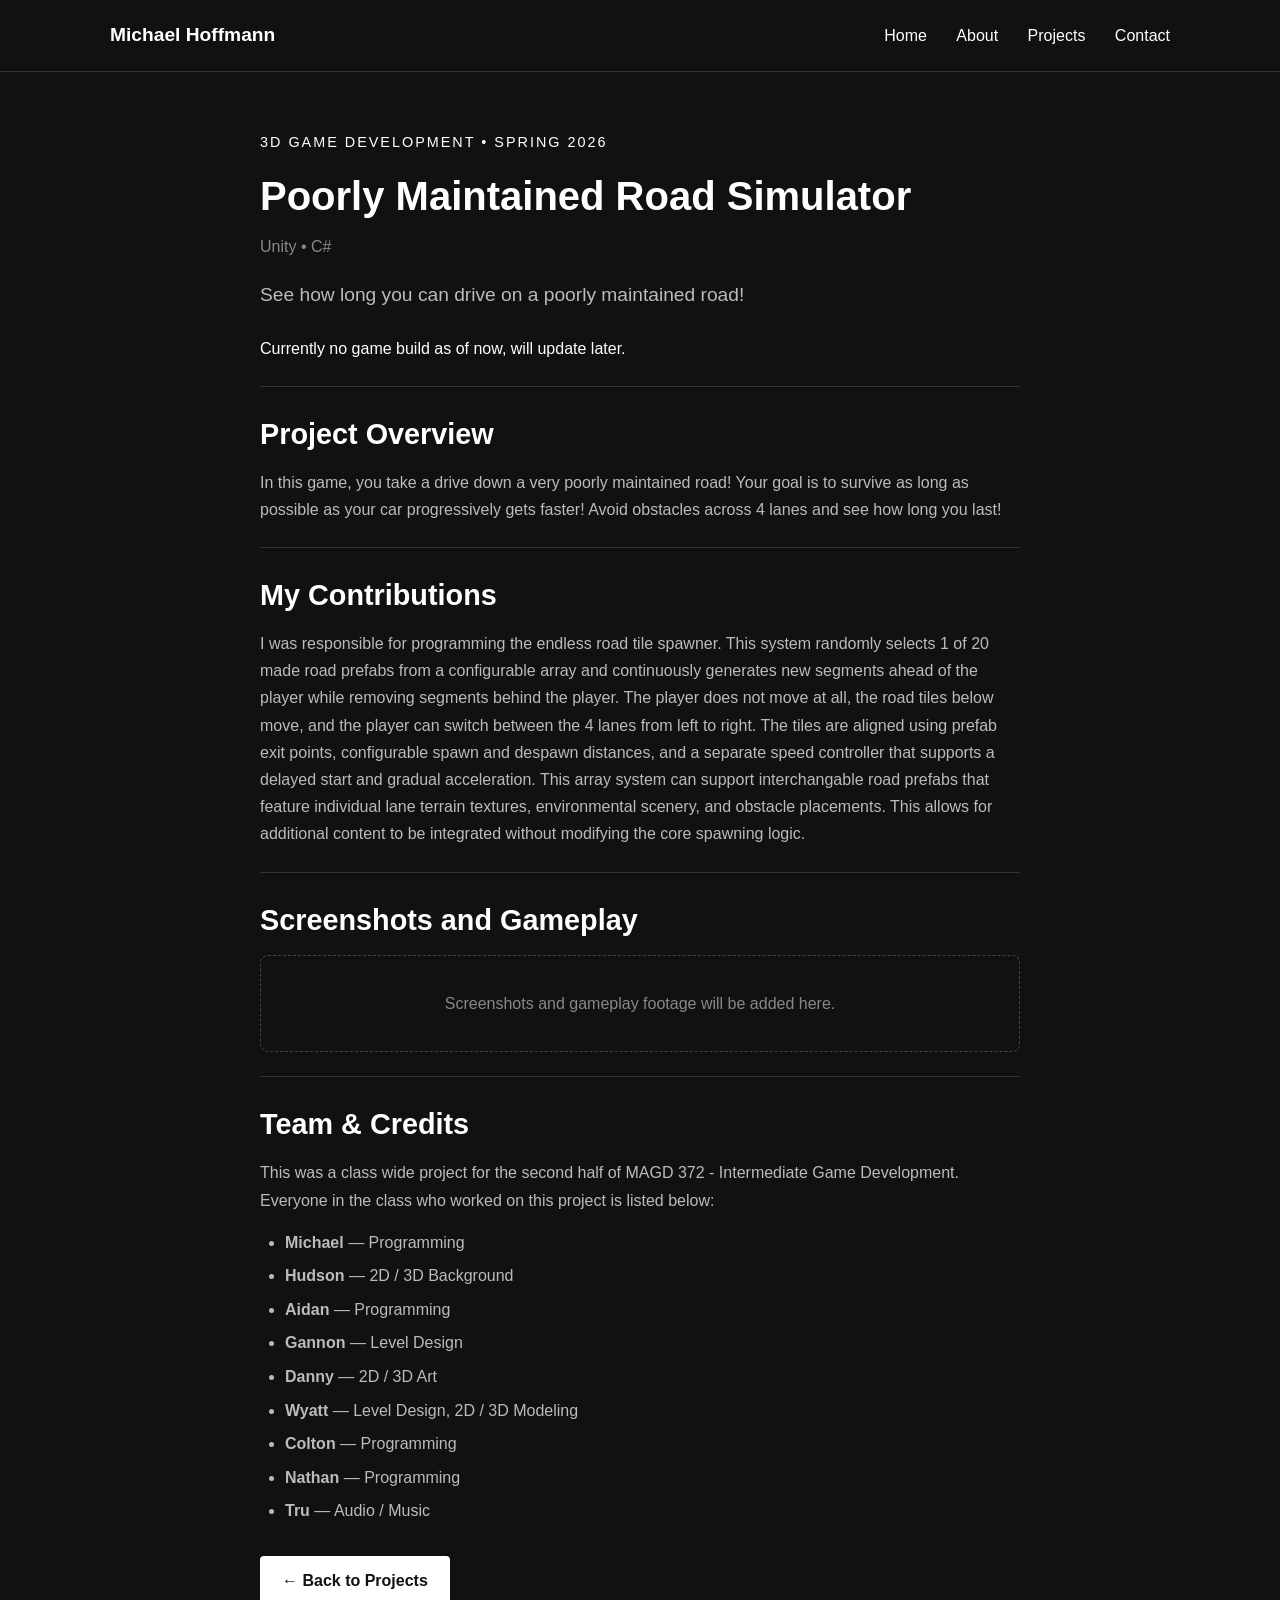
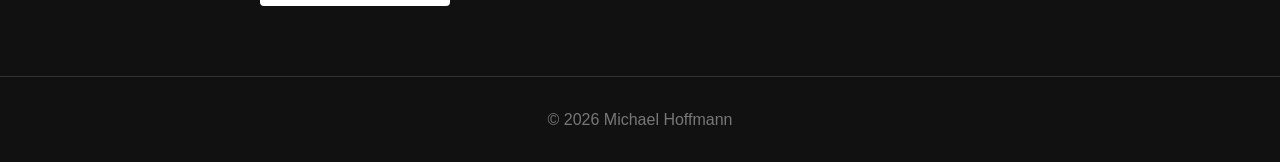
==== projects/3d-driving-game.html @ 1e650ce8 "All game pages now have most of their content" ====
<!DOCTYPE html>
<html lang="en">

<head>
    <meta charset="UTF-8">
    <meta name="viewport" content="width=device-width, initial-scale=1.0">
    <title>Poorly Maintained Road Simulator</title>
    <link rel="stylesheet" href="../CSS/style.css">
</head>

<body>
    <header>
        <nav>
            <h2>Michael Hoffmann</h2>
            <div>
                <a href="../index.html#home">Home</a>
                <a href="../index.html#about">About</a>
                <a href="../index.html#journey">Projects</a>
                <a href="../index.html#contact">Contact</a>
            </div>
        </nav>
    </header>

    <main class="project-page">

        <section class="project-detail-intro">
            <p class="subtitle">3D GAME DEVELOPMENT • SPRING 2026</p>
            <h1>Poorly Maintained Road Simulator</h1>
            <p class="project-meta">Unity • C#</p>
            <p class="project-lead">
                See how long you can drive on a poorly maintained road!
            </p>
            <p>
                Currently no game build as of now, will update later.
            </p>

            <!-- When ready, replace PASTE_GAME_URL_HERE and remove the comment
                 markers immediately surrounding the anchor below. -->
            <!--
            <a class="button"
               href="PASTE_GAME_URL_HERE"
               target="_blank"
               rel="noopener noreferrer">
                Play 3D Driving Game ↗
            </a>
            -->
        </section>

        <section class="project-detail-section">
            <h2>Project Overview</h2>
            <p>
                In this game, you take a drive down a very poorly maintained road! Your goal is to survive as long as possible
                as your car progressively gets faster! Avoid obstacles across 4 lanes and see how long you last!
            </p>
        </section>

        <section class="project-detail-section">
            <h2>My Contributions</h2>
            <p>
                I was responsible for programming the endless road tile spawner. 
                This system randomly selects 1 of 20 made road prefabs from a configurable array and continuously generates new segments ahead of the player while removing segments behind the player.
                The player does not move at all, the road tiles below move, and the player can switch between the 4 lanes from left to right.
                The tiles are aligned using prefab exit points, configurable spawn and despawn distances, and a separate speed controller that supports a delayed start and gradual acceleration.
                This array system can support interchangable road prefabs that feature individual lane terrain textures, environmental scenery, and obstacle placements. 
                This allows for additional content to be integrated without modifying the core spawning logic.
            </p>
        </section>

        <section class="project-detail-section">
            <h2>Screenshots and Gameplay</h2>
            <div class="project-media-placeholder">
                <p>Screenshots and gameplay footage will be added here.</p>
            </div>

            <!-- Later: put media in img/3d-driving-game/ at the site root.
                 Delete the placeholder div above, then remove the comment
                 markers surrounding the gallery below. Match the filenames
                 to your real files and update the descriptions and captions. -->
            <!--
            <div class="project-gallery">
                <figure>
                    <a href="../img/3d-driving-game/screenshot-01.png"
                       target="_blank" rel="noopener noreferrer">
                        <img src="../img/3d-driving-game/screenshot-01.png"
                             alt="Describe what this screenshot shows"
                             loading="lazy" decoding="async">
                    </a>
                    <figcaption>[Add a screenshot caption.]</figcaption>
                </figure>

                <figure>
                    <img src="../img/3d-driving-game/gameplay-01.gif"
                         alt="Describe the action in this gameplay clip"
                         loading="lazy">
                    <figcaption>[Add a gameplay caption.]</figcaption>
                </figure>
            </div>
            -->
        </section>

        <section class="project-detail-section">
            <h2>Team &amp; Credits</h2>
            <p>
                This was a class wide project for the second half of MAGD 372 - Intermediate Game Development. 
                Everyone in the class who worked on this project is listed below:
            </p>
            <ul class="project-credits">
                <li><strong>Michael</strong> — Programming</li>
                <li><strong>Hudson</strong> — 2D / 3D Background</li>
                <li><strong>Aidan</strong> — Programming</li>
                <li><strong>Gannon</strong> — Level Design</li>
                <li><strong>Danny</strong> — 2D / 3D Art</li>
                <li><strong>Wyatt</strong> — Level Design, 2D / 3D Modeling</li>
                <li><strong>Colton</strong> — Programming</li>
                <li><strong>Nathan</strong> — Programming</li>
                <li><strong>Tru</strong> — Audio / Music</li>

            </ul>
            <!-- Copy a list item for each additional teammate. For a solo
                 project, delete the teammate placeholder item. -->
        </section>

        <a class="button" href="../index.html#journey">
            ← Back to Projects
        </a>

    </main>

    <footer>
        <p>© 2026 Michael Hoffmann</p>
    </footer>
</body>
</html>
---- CSS/style.css ----
* {
    box-sizing: border-box;
    margin: 0;
    padding: 0;
}

html {
    scroll-behavior: smooth;
}

body {
    background-color: #111111;
    color: #ffffff;
    font-family: Arial, sans-serif;
    line-height: 1.6;
}


/* Navigation */

header {
    position: sticky;
    top: 0;
    z-index: 100;

    background-color: #111111;
    border-bottom: 1px solid #333333;
}

nav {
    max-width: 1100px;
    margin: auto;

    padding: 20px;

    display: flex;
    justify-content: space-between;
    align-items: center;
}

nav h2 {
    font-size: 1.2rem;
}

nav a {
    color: #ffffff;
    text-decoration: none;
    margin-left: 25px;
}

nav a:hover {
    text-decoration: underline;
}


/* General Sections */

section {
    max-width: 1100px;
    margin: auto;
    padding: 100px 20px;
}

section h2 {
    font-size: 2.2rem;
    margin-bottom: 20px;
}


/* Hero */

.hero {
    min-height: 80vh;

    display: flex;
    align-items: center;
}

.hero > div {
    max-width: 750px;
}

.subtitle {
    font-size: 0.9rem;
    letter-spacing: 2px;
    margin-bottom: 20px;
}

.hero h1 {
    font-size: 4rem;
    line-height: 1.1;
    margin-bottom: 25px;
}

.hero p {
    font-size: 1.2rem;
    color: #bbbbbb;
    margin-bottom: 30px;
}


/* Buttons */

.button {
    display: inline-block;

    background-color: #ffffff;
    color: #111111;

    padding: 12px 22px;

    text-decoration: none;
    font-weight: bold;

    border-radius: 4px;
}

.button:hover {
    opacity: 0.8;
}


/* Project Timeline */

.timeline {
    margin-top: 50px;
}

.timeline-semester {
    display: grid;
    grid-template-columns: 150px 1fr;

    gap: 40px;

    margin-bottom: 60px;
}

.timeline-date {
    text-align: right;

    padding-top: 10px;
}

.timeline-date span {
    display: block;

    font-size: 0.9rem;

    color: #888888;
}

.timeline-date strong {
    display: block;

    font-size: 1.5rem;
}

.timeline-content {
    position: relative;

    padding-left: 35px;
}

.timeline-content::before {
    content: "";

    position: absolute;

    left: 8px;
    top: 0;
    bottom: 0;

    width: 2px;

    background-color: #333333;
}

.timeline-project {
    position: relative;

    background-color: #1b1b1b;

    border: 1px solid #333333;
    border-radius: 8px;

    padding: 25px;

    margin-bottom: 20px;
}

.timeline-project::before {
    content: "";

    position: absolute;

    width: 12px;
    height: 12px;

    border-radius: 50%;

    background-color: #111111;

    border: 2px solid #ffffff;

    left: -35px;
    top: 30px;
}

.timeline-project h3 {
    margin-bottom: 8px;

    font-size: 1.3rem;
}

.timeline-project p {
    color: #bbbbbb;
}

.project-type {
    font-size: 0.85rem;

    text-transform: uppercase;

    letter-spacing: 1px;

    margin-bottom: 10px;
}

.project-link {
    display: inline-block;

    margin-top: 20px;

    color: #ffffff;
    text-decoration: none;
    font-weight: bold;
}

.project-link:hover {
    text-decoration: underline;
}

.future-project {
    border-style: dashed;
}

.future-project p {
    color: #888888;
}


/* Contact */

#contact {
    text-align: center;
}


/* Footer */

footer {
    border-top: 1px solid #333333;

    text-align: center;

    padding: 30px;

    color: #777777;
}


/* Mobile */

@media (max-width: 800px) {

    .timeline-semester {
        grid-template-columns: 1fr;

        gap: 15px;
    }

    .timeline-date {
        text-align: left;

        padding-left: 35px;
    }

    .timeline-content {
        padding-left: 35px;
    }

    nav {
        flex-direction: column;
        gap: 15px;
    }

    nav a {
        margin-left: 10px;
        margin-right: 10px;
    }

    .hero h1 {
        font-size: 3rem;
    }

    .project-grid {
        grid-template-columns: 1fr;
    }

        
    /* Individual Project Pages */

    .project-page {
        max-width: 1100px;
        margin: 0 auto;
        padding: 35px 20px 70px;
    }

    .project-page section {
        max-width: none;
        margin: 0;
        padding: 24px 0;
    }

    .project-detail-section {
        border-top: 1px solid #333333;
    }

    .project-detail-section h2 {
        font-size: 1.8rem;
        margin-bottom: 12px;
    }

    /* Back Link */

    .project-back-link {
        display: inline-block;
        color: #bbbbbb;
        text-decoration: none;
        margin-bottom: 24px;
    }

    .project-back-link:hover {
        color: #ffffff;
        text-decoration: underline;
    }

    /* Project Introduction */

    .project-detail-intro .subtitle {
        font-size: 0.9rem;
        letter-spacing: 2px;
        margin-bottom: 12px;
    }

    .project-detail-intro h1 {
        font-size: 3.5rem;
        line-height: 1.1;
        margin-bottom: 16px;
    }

    .project-meta {
        color: #888888;
        margin-bottom: 20px;
    }

    .project-lead {
        max-width: 800px;
        color: #bbbbbb;
        font-size: 1.2rem;
        line-height: 1.7;
        margin-bottom: 24px;
    }

    /* Project Categories */

    .project-detail-section {
        border-top: 1px solid #333333;
    }

    .project-detail-section h2 {
        font-size: 1.8rem;
        margin-bottom: 12px;
    }

    .project-detail-section > p {
        max-width: 800px;
        color: #bbbbbb;
        line-height: 1.7;
    }

    /* Technologies */

    .project-tags {
        display: flex;
        flex-wrap: wrap;
        gap: 10px;
    }

    .project-tags span {
        background-color: #1b1b1b;
        border: 1px solid #333333;
        border-radius: 4px;
        padding: 8px 14px;
        color: #bbbbbb;
    }

    /* Team Credits */

    .project-credits {
        max-width: 800px;
        padding-left: 25px;
        margin-top: 16px;
        color: #bbbbbb;
    }

    .project-credits li {
        margin-bottom: 8px;
    }

    .project-credits strong {
        color: #ffffff;
    }

    /* Media Placeholder */

    .project-media-placeholder {
        border: 1px dashed #444444;
        border-radius: 8px;
        padding: 35px 20px;
        text-align: center;
        color: #888888;
    }

    /* Screenshot and GIF Gallery */

    .project-gallery {
        display: grid;
        grid-template-columns: repeat(auto-fit, minmax(260px, 1fr));
        gap: 20px;
        margin-top: 20px;
    }

    .project-gallery figure {
        background-color: #1b1b1b;
        border: 1px solid #333333;
        border-radius: 8px;
        overflow: hidden;
    }

    .project-gallery img {
        display: block;
        width: 100%;
        height: auto;
    }

    .project-gallery figcaption {
        padding: 12px 15px;
        color: #bbbbbb;
        font-size: 0.95rem;
    }

    /* Mobile Layout */

    @media (max-width: 800px) {

        .timeline-semester {
            grid-template-columns: 1fr;
            gap: 15px;
        }

        .timeline-date {
            text-align: left;
            padding-left: 35px;
        }

        .timeline-content {
            padding-left: 35px;
        }

        nav {
            flex-direction: column;
            gap: 15px;
        }

        nav a {
            margin-left: 10px;
            margin-right: 10px;
        }

        .hero h1 {
            font-size: 3rem;
        }

        .project-detail-intro h1 {
            font-size: 2.5rem;
        }

        .project-page {
            padding-top: 25px;
        }

        .project-page > section {
            padding: 20px 0;
        }

        .project-gallery {
            grid-template-columns: 1fr;
        }
    }
}

@media (min-width: 801px) {
    .project-page {
        max-width: 800px;
        margin: 0 auto;
        padding: 35px 20px 70px;
    }

    .project-page > section {
        max-width: none;
        margin: 0;
        padding: 24px 0;
    }

    .project-page > .project-detail-section {
        border-top: 1px solid #333333;
    }

    .project-detail-intro h1 {
        font-size: 2.5rem;
        line-height: 1.1;
        margin-bottom: 16px;
    }

    .project-meta {
        color: #888888;
        margin-bottom: 20px;
    }

    .project-lead,
    .project-detail-section > p {
        color: #bbbbbb;
        line-height: 1.7;
    }

    .project-lead {
        font-size: 1.2rem;
        margin-bottom: 24px;
    }

    .project-detail-section h2 {
        font-size: 1.8rem;
        margin-bottom: 12px;
    }

    .project-credits {
        padding-left: 25px;
        margin-top: 16px;
        color: #bbbbbb;
    }

    .project-credits li {
        margin-bottom: 8px;
    }

    .project-media-placeholder {
        border: 1px dashed #444444;
        border-radius: 8px;
        padding: 35px 20px;
        text-align: center;
        color: #888888;
    }
}

/* Homepage spacing */
main:not(.project-page) > section {
    padding: 24px 20px;
}

main:not(.project-page) > .hero {
    min-height: 0;
    padding: 36px 20px;
}

main:not(.project-page) > .hero > div > p:last-child {
    margin-bottom: 0;
}

/* Dividers between homepage sections */
main:not(.project-page) > section + section {
    border-top: 1px solid #333333;
}

main > section[id] {
    scroll-margin-top: 90px;
}

@media (max-width: 800px) {
    main > section[id] {
        scroll-margin-top: 130px;
    }
}

.project-page .project-gallery {
    display: grid;
    grid-template-columns: repeat(auto-fit, minmax(min(100%, 320px), 1fr));
    gap: 20px;
    margin-top: 20px;
}

.project-page .project-gallery figure {
    overflow: hidden;
    background-color: #1b1b1b;
    border: 1px solid #333333;
    border-radius: 8px;
}

.project-page .project-gallery img {
    display: block;
    width: 100%;
    height: auto;
}

.project-page .project-gallery figcaption {
    padding: 12px 15px;
    color: #bbbbbb;
}

@media (max-width: 800px) {
    .project-page .project-gallery {
        grid-template-columns: 1fr;
    }
}
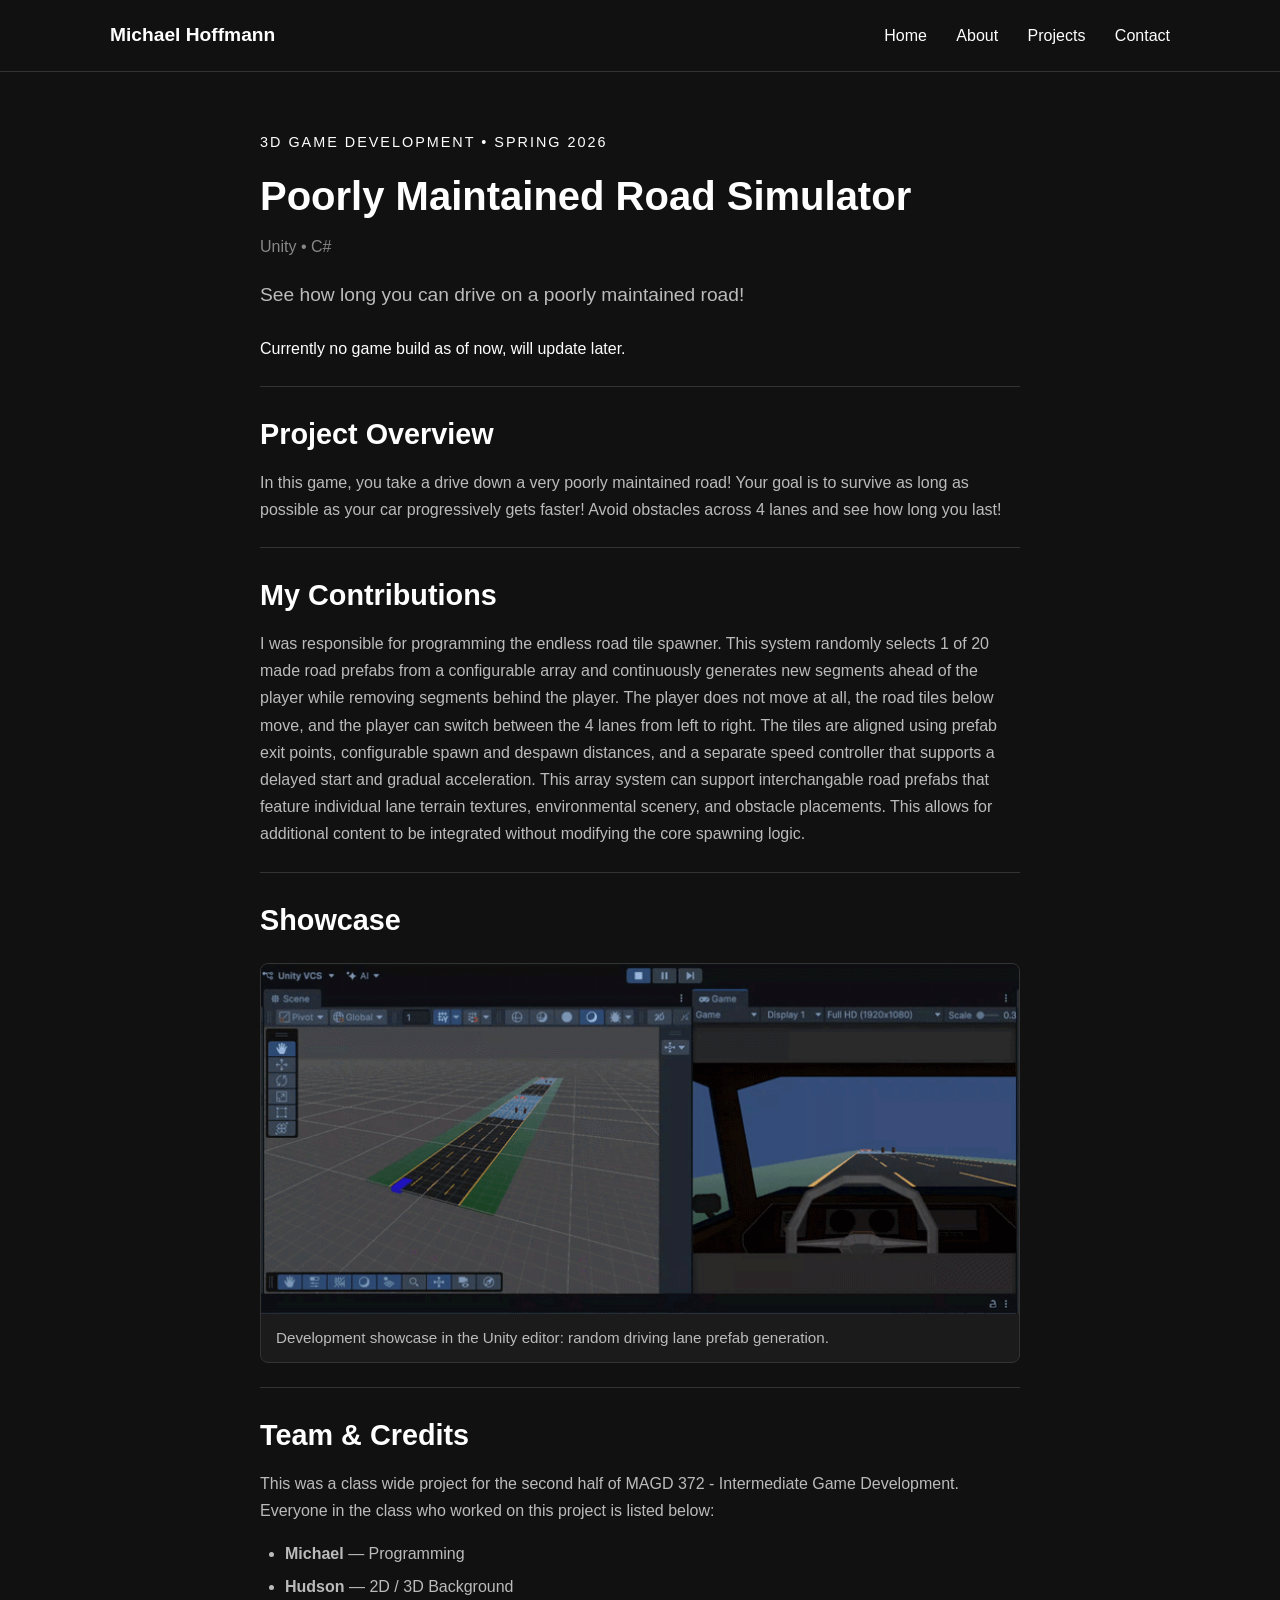
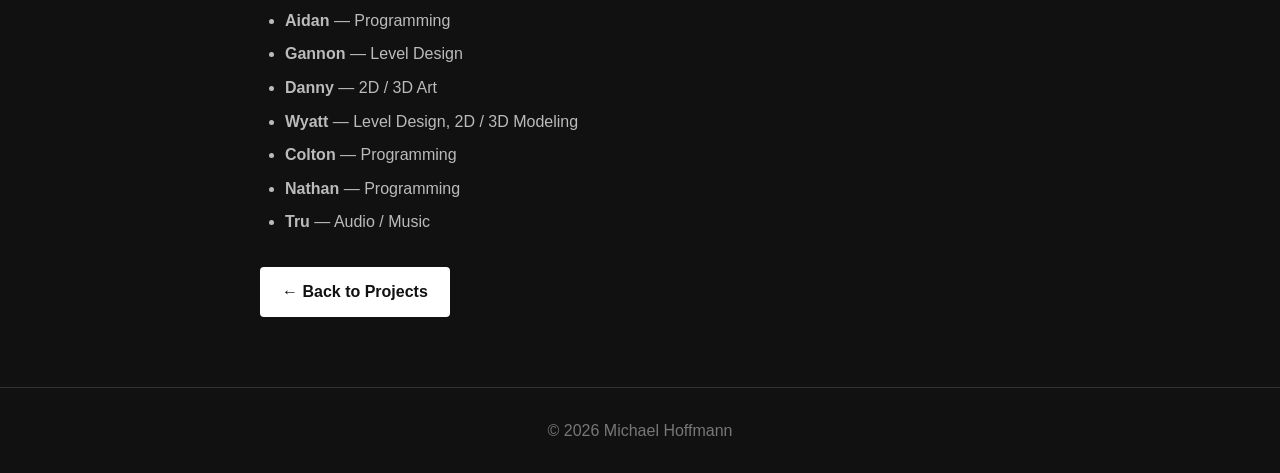
==== commit 4dd0b469: "Added Gameplay and Showcase GIFs" ====
--- a/projects/3d-driving-game.html
+++ b/projects/3d-driving-game.html
@@ -67,36 +67,24 @@
         </section>
 
         <section class="project-detail-section">
-            <h2>Screenshots and Gameplay</h2>
-            <div class="project-media-placeholder">
-                <p>Screenshots and gameplay footage will be added here.</p>
-            </div>
+            <h2>Showcase</h2>
 
-            <!-- Later: put media in img/3d-driving-game/ at the site root.
-                 Delete the placeholder div above, then remove the comment
-                 markers surrounding the gallery below. Match the filenames
-                 to your real files and update the descriptions and captions. -->
-            <!--
-            <div class="project-gallery">
+            <div class="project-gallery project-gallery--stacked">
                 <figure>
-                    <a href="../img/3d-driving-game/screenshot-01.png"
-                       target="_blank" rel="noopener noreferrer">
-                        <img src="../img/3d-driving-game/screenshot-01.png"
-                             alt="Describe what this screenshot shows"
-                             loading="lazy" decoding="async">
+                    <a href="../img/3d-driving-game/3d_driving_game_showcase.gif" target="_blank" rel="noopener noreferrer">
+                        <img
+                            src="../img/3d-driving-game/3d_driving_game_showcase.gif"
+                            alt="The Unity editor shows the road in the scene view alongside a first-person driving view."
+                            width="800"
+                            height="325"
+                            loading="lazy"
+                            decoding="async">
                     </a>
-                    <figcaption>[Add a screenshot caption.]</figcaption>
-                </figure>
-
-                <figure>
-                    <img src="../img/3d-driving-game/gameplay-01.gif"
-                         alt="Describe the action in this gameplay clip"
-                         loading="lazy">
-                    <figcaption>[Add a gameplay caption.]</figcaption>
+                    <figcaption>Development showcase in the Unity editor: random driving lane prefab generation.</figcaption>
                 </figure>
             </div>
-            -->
         </section>
+
 
         <section class="project-detail-section">
             <h2>Team &amp; Credits</h2>
@@ -116,8 +104,6 @@
                 <li><strong>Tru</strong> — Audio / Music</li>
 
             </ul>
-            <!-- Copy a list item for each additional teammate. For a solo
-                 project, delete the teammate placeholder item. -->
         </section>
 
         <a class="button" href="../index.html#journey">
@@ -129,5 +115,6 @@
     <footer>
         <p>© 2026 Michael Hoffmann</p>
     </footer>
+    <script src="../JS/gallery-viewer.js"></script>
 </body>
 </html>
--- a/CSS/style.css
+++ b/CSS/style.css
@@ -631,4 +631,97 @@
     .project-page .project-gallery {
         grid-template-columns: 1fr;
     }
+}
+
+.project-page .project-gallery--stacked {
+    display: grid;
+    grid-template-columns: minmax(0, 1fr);
+    gap: 20px;
+    margin-top: 20px;
+}
+
+.project-page .project-gallery--stacked figure {
+    min-width: 0;
+    margin: 0;
+    overflow: hidden;
+    background-color: #1b1b1b;
+    border: 1px solid #333333;
+    border-radius: 8px;
+}
+
+.project-page .project-gallery--stacked img {
+    display: block;
+    width: 100%;
+    height: auto;
+}
+
+.project-page .project-gallery--stacked figcaption {
+    padding: 12px 15px;
+    color: #bbbbbb;
+    font-size: 0.95rem;
+}
+
+.gif-viewer {
+    margin: auto;
+    padding: 0;
+    width: fit-content;
+    max-width: calc(100vw - 32px);
+    max-height: calc(100vh - 32px);
+    max-height: calc(100dvh - 32px);
+    overflow: auto;
+    background: #111111;
+    color: #ffffff;
+    border: 1px solid #444444;
+    border-radius: 8px;
+    box-shadow: 0 20px 80px #000000;
+}
+
+.gif-viewer::backdrop {
+    background: rgba(0, 0, 0, 0.85);
+}
+
+.gif-viewer-toolbar {
+    display: flex;
+    justify-content: flex-end;
+    padding: 10px;
+}
+
+.gif-viewer-close {
+    min-height: 44px;
+    padding: 8px 16px;
+    border: none;
+    border-radius: 4px;
+    background: #ffffff;
+    color: #111111;
+    font: inherit;
+    font-weight: bold;
+    cursor: pointer;
+}
+
+.gif-viewer-close:focus-visible {
+    outline: 2px solid #ffffff;
+    outline-offset: 3px;
+}
+
+.gif-viewer-image {
+    display: block;
+    width: auto;
+    height: auto;
+    max-width: 100%;
+    max-height: calc(100vh - 110px);
+    max-height: calc(100dvh - 110px);
+    margin: 0 auto;
+    object-fit: contain;
+}
+
+.contact-email {
+    margin-top: 16px;
+    color: #bbbbbb;
+}
+
+.contact-email span {
+    display: inline-block;
+    color: #ffffff;
+    user-select: all;
+    overflow-wrap: anywhere;
 }
